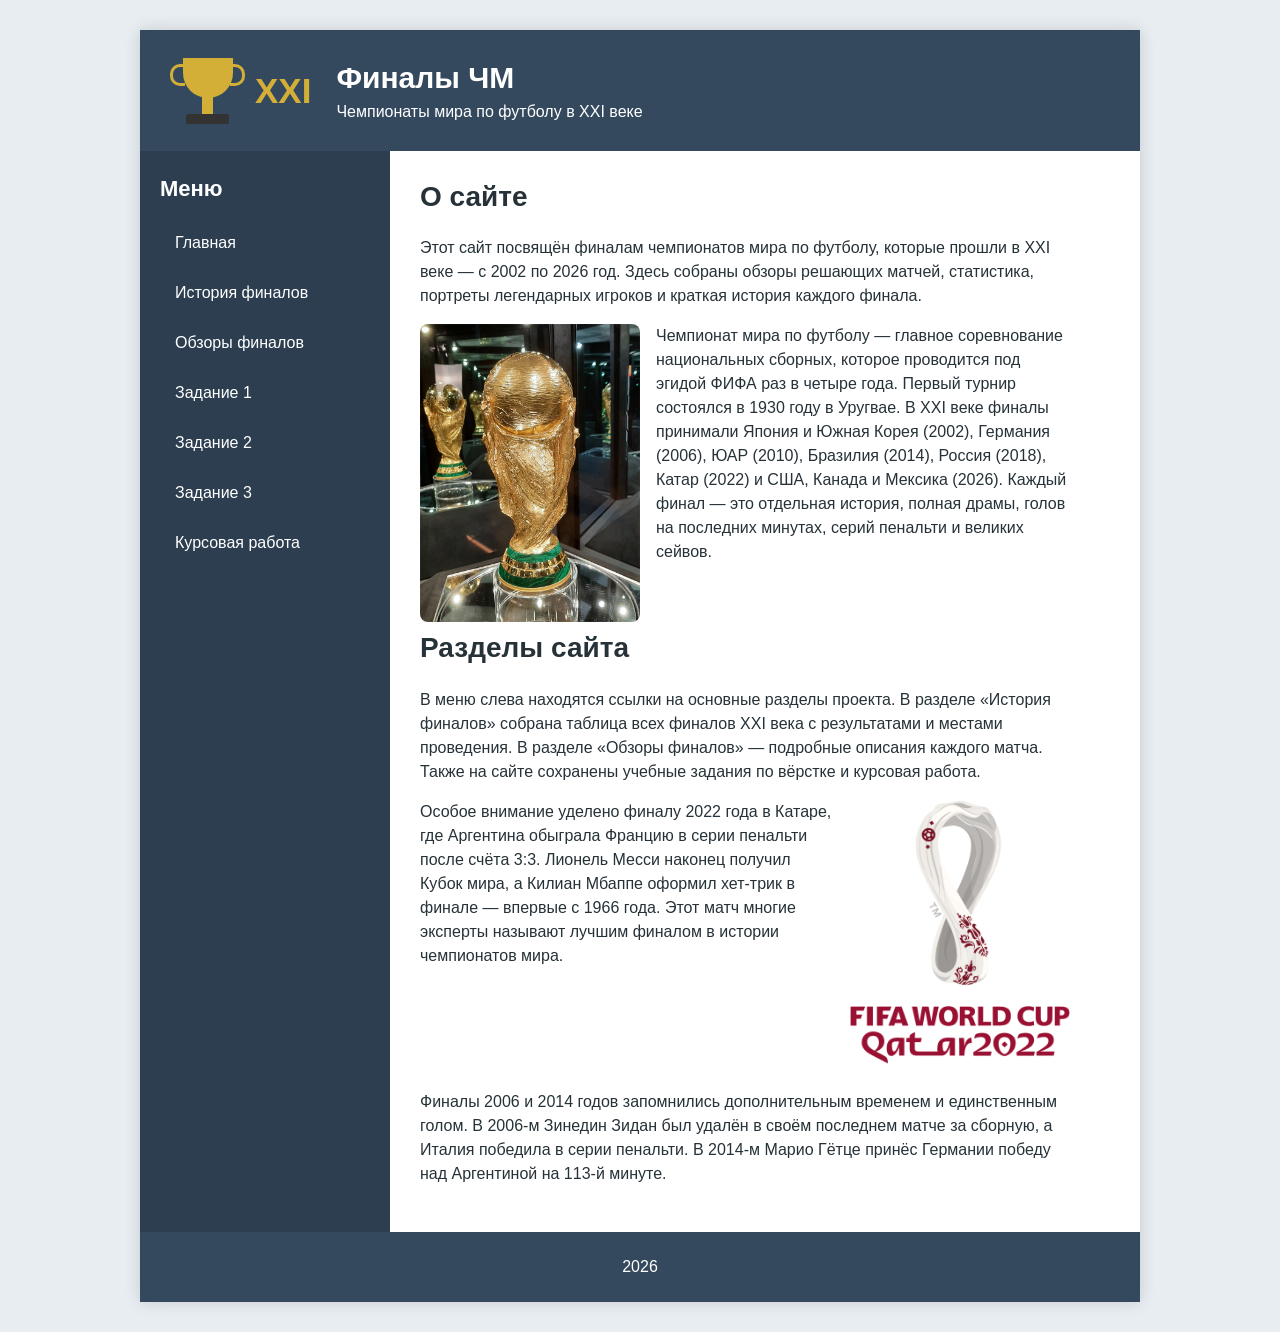
==== index.html @ 85213d67 "Initial commit" ====
<!DOCTYPE html>
<html lang="ru">
<head>
    <meta charset="UTF-8">
    <meta name="viewport" content="width=device-width, initial-scale=1.0">

    <title>Финалы ЧМ XXI века</title>

    <link rel="stylesheet" href="css/style.css">
    <link rel="stylesheet" href="css/logo-football.css">
</head>


<body>

    <div id="container">

        <header id="header">

            <div class="football-logo">

                <div class="trophy">
                    <div class="cup"></div>
                    <div class="stem"></div>
                    <div class="base"></div>
                </div>

                <span class="football-logo__number">XXI</span>

            </div>


            <div class="header-text">
                <h1>Финалы ЧМ</h1>
                <p>Чемпионаты мира по футболу в XXI веке</p>
            </div>

        </header>


        <div id="layout">

            <nav id="menu"></nav>


            <main id="content">

                <article>

                    <h2>О сайте</h2>

                    <p>
                        Этот сайт посвящён финалам чемпионатов мира по футболу,
                        которые прошли в XXI веке — с 2002 по 2026 год. Здесь
                        собраны обзоры решающих матчей, статистика, портреты
                        легендарных игроков и краткая история каждого финала.
                    </p>

                    <img src="images/trophy.jpg" alt="Кубок мира" class="article-img">

                    <p>
                        Чемпионат мира по футболу — главное соревнование
                        национальных сборных, которое проводится под эгидой
                        ФИФА раз в четыре года. Первый турнир состоялся
                        в 1930 году в Уругвае. В XXI веке финалы принимали
                        Япония и Южная Корея (2002), Германия (2006),
                        ЮАР (2010), Бразилия (2014), Россия (2018),
                        Катар (2022) и США, Канада и Мексика (2026).
                        Каждый финал — это отдельная история, полная драмы,
                        голов на последних минутах, серий пенальти
                        и великих сейвов.
                    </p>

                    <div class="clear"></div>

                    <h2>Разделы сайта</h2>

                    <p>
                        В меню слева находятся ссылки на основные разделы
                        проекта. В разделе «История финалов» собрана таблица
                        всех финалов XXI века с результатами и местами
                        проведения. В разделе «Обзоры финалов» — подробные
                        описания каждого матча. Также на сайте сохранены
                        учебные задания по вёрстке и курсовая работа.
                    </p>

                    <img src="images/2022.jpg" alt="Финал 2022" class="article-img right">

                    <p>
                        Особое внимание уделено финалу 2022 года в Катаре,
                        где Аргентина обыграла Францию в серии пенальти
                        после счёта 3:3. Лионель Месси наконец получил
                        Кубок мира, а Килиан Мбаппе оформил хет-трик
                        в финале — впервые с 1966 года. Этот матч многие
                        эксперты называют лучшим финалом в истории
                        чемпионатов мира.
                    </p>

                    <div class="clear"></div>

                    <p>
                        Финалы 2006 и 2014 годов запомнились дополнительным
                        временем и единственным голом. В 2006-м Зинедин
                        Зидан был удалён в своём последнем матче за сборную,
                        а Италия победила в серии пенальти. В 2014-м Марио
                        Гётце принёс Германии победу над Аргентиной
                        на 113-й минуте.
                    </p>

                </article>

            </main>

        </div>


        <footer id="footer">

            <p>2026</p>

        </footer>

    </div>
    <script src="js/menu.js" defer></script>
</body>
</html>
---- css/style.css ----
* {
    box-sizing: border-box;
}

body {
    margin: 0;
    font-family: Arial, sans-serif;
    background-color: #e8edf2;
    color: #263238;
}


#container {
    width: 1000px;
    min-height: 600px;
    margin: 30px auto;

    background-color: #ffffff;

    box-shadow: 0 0 15px rgba(0, 0, 0, 0.15);
}


#header {
    min-height: 121px;
    padding: 20px 30px;

    display: flex;
    align-items: center;
    gap: 25px;

    background-color: #34495e;
    color: #ffffff;
}

.header-text h1 {
    margin: 0 0 8px;

    font-size: 30px;
}

.header-text p {
    margin: 0;

    font-size: 16px;
}


#layout {
    display: flex;
    min-height: 500px;
}


#menu {
    width: 250px;
    flex-shrink: 0;

    padding: 25px 20px;

    background-color: #2c3e50;
    color: #ffffff;
}

#menu h2 {
    margin-top: 0;
    margin-bottom: 20px;

    font-size: 22px;
}


#menu ul {
    margin: 0;
    padding: 0;

    list-style: none;
}

#menu li {
    margin-bottom: 8px;
}

#menu a {
    display: block;

    padding: 12px 15px;

    color: #ffffff;
    text-decoration: none;

    border-radius: 5px;
}

#menu a:hover {
    background-color: #3498db;
}


#content {
    flex: 1;

    padding: 30px;
    background-color: #ffffff;
}

#content article {
    max-width: 650px;
}

#content h2 {
    margin-top: 0;

    font-size: 28px;
}

#content p {
    line-height: 1.5;
}


#footer {
    min-height: 70px;

    display: flex;
    align-items: center;
    justify-content: center;

    padding: 15px;

    color: #ffffff;
    background-color: #34495e;
}

#footer p {
    margin: 0;
}

.article-img {
    float: left;
    width: 220px;
    max-width: 45%;
    margin: 0 16px 10px 0;
    border-radius: 8px;
}

.article-img.right {
    float: right;
    margin: 0 0 10px 16px;
}

.clear {
    clear: both;
}



@media (max-width: 1000px) {

    #container {
        width: 95%;
    }

}

@media (max-width: 700px) {

    #layout {
        flex-direction: column;
    }

    #menu {
        width: 100%;
    }

    #menu ul {
        display: flex;
        flex-wrap: wrap;
        gap: 8px;
    }

    #menu li {
        margin: 0;
    }

    #content {
        width: 100%;
    }

    #header {
        flex-direction: column;
        align-items: flex-start;
    }

}
---- css/logo-football.css ----
.football-logo {
    font-size: 5px;
    display: inline-flex;
    align-items: center;
    gap: 2em;
}

.trophy {
    display: flex;
    flex-direction: column;
    align-items: center;
    position: relative;
    padding: 0 2.5em;
    flex-shrink: 0;
}

.cup {
    width: 10em;
    height: 8em;
    background: #d4af37;
    border-bottom-left-radius: 5em;
    border-bottom-right-radius: 5em;
    position: relative;
    z-index: 1;
}

.cup::before,
.cup::after {
    content: "";
    position: absolute;
    top: 1.2em;
    width: 3em;
    height: 4.5em;
    border: 0.7em solid #d4af37;
    box-sizing: border-box;
    z-index: -1;
}

.cup::before {
    left: -2.5em;
    border-right: none;
    border-radius: 2em 0 0 2em;
}

.cup::after {
    right: -2.5em;
    border-left: none;
    border-radius: 0 2em 2em 0;
}

.stem {
    width: 2.2em;
    height: 3.5em;
    background: #d4af37;
    margin-top: -0.3em;
}

.base {
    width: 8.5em;
    height: 2em;
    background: #333333;
    border-radius: 0.4em;
}

.football-logo__number {
    font-size: 7em;
    font-weight: bold;
    color: #d4af37;
    font-family: Arial, sans-serif;
    line-height: 1;
}

@media (max-width: 700px) {
    .football-logo {
        font-size: 3px;
    }
}

@media (max-width: 400px) {
    .football-logo {
        font-size: 3px;
    }
}
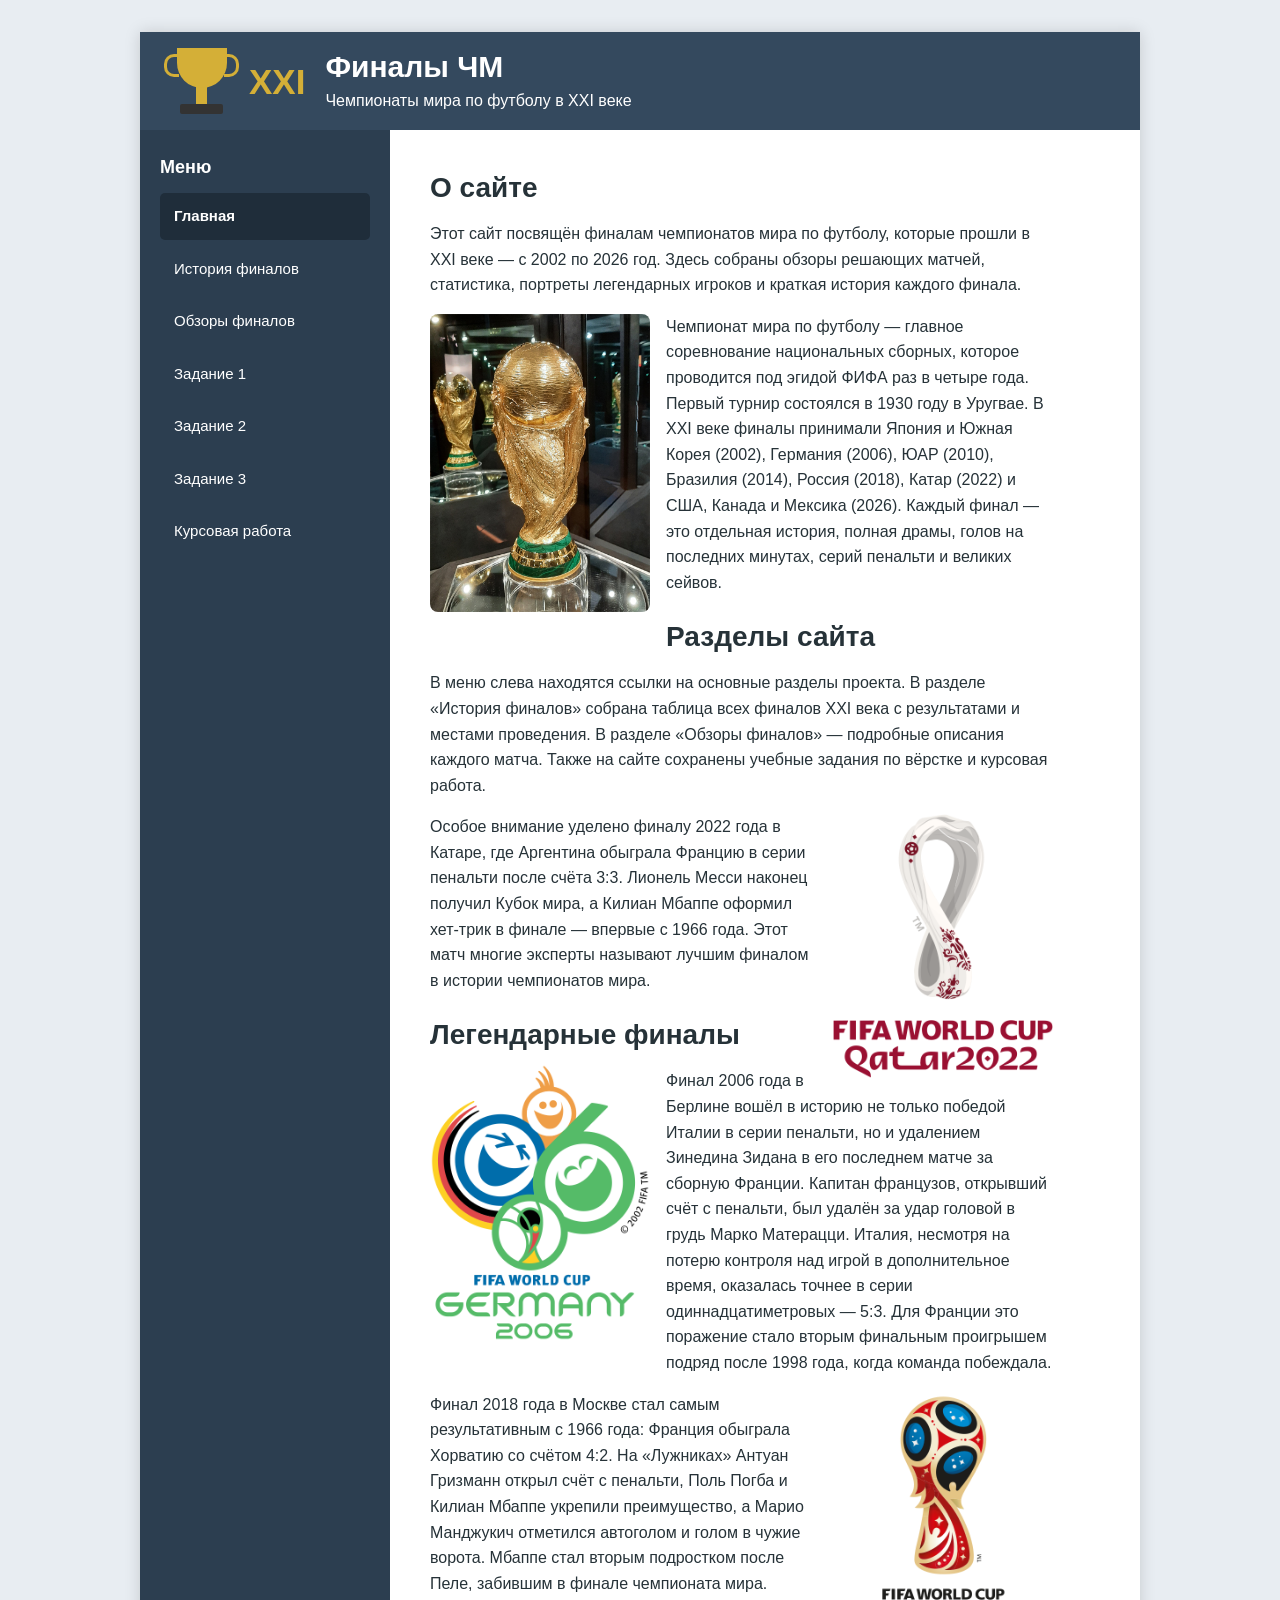
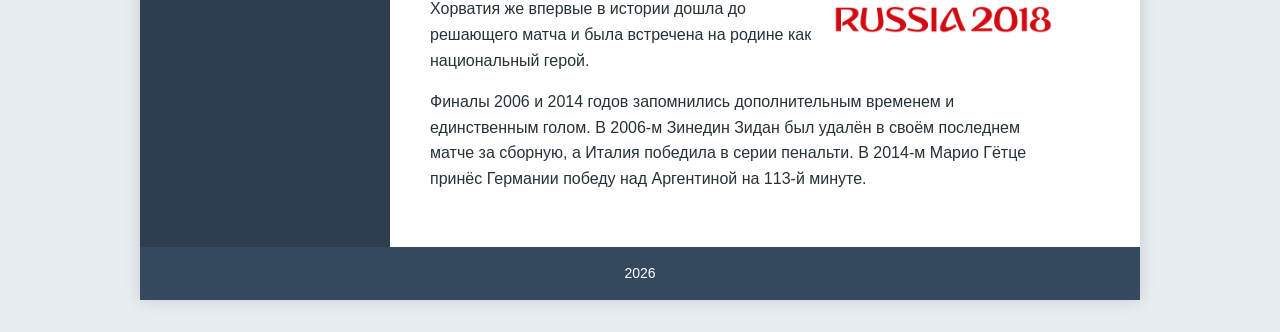
==== commit 8f272b6e: "adaptation" ====
--- a/index.html
+++ b/index.html
@@ -3,124 +3,126 @@
 <head>
     <meta charset="UTF-8">
     <meta name="viewport" content="width=device-width, initial-scale=1.0">
-
     <title>Финалы ЧМ XXI века</title>
-
     <link rel="stylesheet" href="css/style.css">
     <link rel="stylesheet" href="css/logo-football.css">
 </head>
+<body>
+<div id="container">
+    <header id="header">
+        <div class="football-logo">
+            <div class="trophy">
+                <div class="cup"></div>
+                <div class="stem"></div>
+                <div class="base"></div>
+            </div>
+            <span class="football-logo__number">XXI</span>
+        </div>
+        <div class="header-text">
+            <h1>Финалы ЧМ</h1>
+            <p>Чемпионаты мира по футболу в XXI веке</p>
+        </div>
+    </header>
 
+    <div id="layout">
+        <nav id="menu"></nav>
 
-<body>
+        <main id="content">
+            <article>
+                <h2>О сайте</h2>
 
-    <div id="container">
+                <p>
+                    Этот сайт посвящён финалам чемпионатов мира по футболу,
+                    которые прошли в XXI веке — с 2002 по 2026 год. Здесь
+                    собраны обзоры решающих матчей, статистика, портреты
+                    легендарных игроков и краткая история каждого финала.
+                </p>
 
-        <header id="header">
+                <img src="images/trophy.jpg" alt="Кубок мира ФИФА" class="article-img" loading="lazy">
 
-            <div class="football-logo">
+                <p>
+                    Чемпионат мира по футболу — главное соревнование
+                    национальных сборных, которое проводится под эгидой
+                    ФИФА раз в четыре года. Первый турнир состоялся
+                    в 1930 году в Уругвае. В XXI веке финалы принимали
+                    Япония и Южная Корея (2002), Германия (2006),
+                    ЮАР (2010), Бразилия (2014), Россия (2018),
+                    Катар (2022) и США, Канада и Мексика (2026).
+                    Каждый финал — это отдельная история, полная драмы,
+                    голов на последних минутах, серий пенальти
+                    и великих сейвов.
+                </p>
 
-                <div class="trophy">
-                    <div class="cup"></div>
-                    <div class="stem"></div>
-                    <div class="base"></div>
-                </div>
+                <h2>Разделы сайта</h2>
 
-                <span class="football-logo__number">XXI</span>
+                <p>
+                    В меню слева находятся ссылки на основные разделы
+                    проекта. В разделе «История финалов» собрана таблица
+                    всех финалов XXI века с результатами и местами
+                    проведения. В разделе «Обзоры финалов» — подробные
+                    описания каждого матча. Также на сайте сохранены
+                    учебные задания по вёрстке и курсовая работа.
+                </p>
 
-            </div>
+                <img src="images/2022.jpg" alt="Лионель Месси с Кубком мира после финала ЧМ-2022" class="article-img right" loading="lazy">
 
+                <p>
+                    Особое внимание уделено финалу 2022 года в Катаре,
+                    где Аргентина обыграла Францию в серии пенальти
+                    после счёта 3:3. Лионель Месси наконец получил
+                    Кубок мира, а Килиан Мбаппе оформил хет-трик
+                    в финале — впервые с 1966 года. Этот матч многие
+                    эксперты называют лучшим финалом в истории
+                    чемпионатов мира.
+                </p>
 
-            <div class="header-text">
-                <h1>Финалы ЧМ</h1>
-                <p>Чемпионаты мира по футболу в XXI веке</p>
-            </div>
+                <h2>Легендарные финалы</h2>
 
-        </header>
+                <img src="images/2006.jpg" alt="Зинедин Зидан в финале ЧМ-2006" class="article-img" loading="lazy">
 
+                <p>
+                    Финал 2006 года в Берлине вошёл в историю не только
+                    победой Италии в серии пенальти, но и удалением
+                    Зинедина Зидана в его последнем матче за сборную
+                    Франции. Капитан французов, открывший счёт
+                    с пенальти, был удалён за удар головой в грудь
+                    Марко Матерацци. Италия, несмотря на потерю контроля
+                    над игрой в дополнительное время, оказалась точнее
+                    в серии одиннадцатиметровых — 5:3. Для Франции
+                    это поражение стало вторым финальным проигрышем
+                    подряд после 1998 года, когда команда побеждала.
+                </p>
 
-        <div id="layout">
+                <img src="images/2018.jpg" alt="Килиан Мбаппе в финале ЧМ-2018" class="article-img right" loading="lazy">
 
-            <nav id="menu"></nav>
+                <p>
+                    Финал 2018 года в Москве стал самым результативным
+                    с 1966 года: Франция обыграла Хорватию со счётом 4:2.
+                    На «Лужниках» Антуан Гризманн открыл счёт с пенальти,
+                    Поль Погба и Килиан Мбаппе укрепили преимущество,
+                    а Марио Манджукич отметился автоголом и голом
+                    в чужие ворота. Мбаппе стал вторым подростком после
+                    Пеле, забившим в финале чемпионата мира. Хорватия
+                    же впервые в истории дошла до решающего матча
+                    и была встречена на родине как национальный герой.
+                </p>
 
+                <p>
+                    Финалы 2006 и 2014 годов запомнились дополнительным
+                    временем и единственным голом. В 2006-м Зинедин
+                    Зидан был удалён в своём последнем матче за сборную,
+                    а Италия победила в серии пенальти. В 2014-м Марио
+                    Гётце принёс Германии победу над Аргентиной
+                    на 113-й минуте.
+                </p>
+            </article>
+        </main>
+    </div>
 
-            <main id="content">
-
-                <article>
-
-                    <h2>О сайте</h2>
-
-                    <p>
-                        Этот сайт посвящён финалам чемпионатов мира по футболу,
-                        которые прошли в XXI веке — с 2002 по 2026 год. Здесь
-                        собраны обзоры решающих матчей, статистика, портреты
-                        легендарных игроков и краткая история каждого финала.
-                    </p>
-
-                    <img src="images/trophy.jpg" alt="Кубок мира" class="article-img">
-
-                    <p>
-                        Чемпионат мира по футболу — главное соревнование
-                        национальных сборных, которое проводится под эгидой
-                        ФИФА раз в четыре года. Первый турнир состоялся
-                        в 1930 году в Уругвае. В XXI веке финалы принимали
-                        Япония и Южная Корея (2002), Германия (2006),
-                        ЮАР (2010), Бразилия (2014), Россия (2018),
-                        Катар (2022) и США, Канада и Мексика (2026).
-                        Каждый финал — это отдельная история, полная драмы,
-                        голов на последних минутах, серий пенальти
-                        и великих сейвов.
-                    </p>
-
-                    <div class="clear"></div>
-
-                    <h2>Разделы сайта</h2>
-
-                    <p>
-                        В меню слева находятся ссылки на основные разделы
-                        проекта. В разделе «История финалов» собрана таблица
-                        всех финалов XXI века с результатами и местами
-                        проведения. В разделе «Обзоры финалов» — подробные
-                        описания каждого матча. Также на сайте сохранены
-                        учебные задания по вёрстке и курсовая работа.
-                    </p>
-
-                    <img src="images/2022.jpg" alt="Финал 2022" class="article-img right">
-
-                    <p>
-                        Особое внимание уделено финалу 2022 года в Катаре,
-                        где Аргентина обыграла Францию в серии пенальти
-                        после счёта 3:3. Лионель Месси наконец получил
-                        Кубок мира, а Килиан Мбаппе оформил хет-трик
-                        в финале — впервые с 1966 года. Этот матч многие
-                        эксперты называют лучшим финалом в истории
-                        чемпионатов мира.
-                    </p>
-
-                    <div class="clear"></div>
-
-                    <p>
-                        Финалы 2006 и 2014 годов запомнились дополнительным
-                        временем и единственным голом. В 2006-м Зинедин
-                        Зидан был удалён в своём последнем матче за сборную,
-                        а Италия победила в серии пенальти. В 2014-м Марио
-                        Гётце принёс Германии победу над Аргентиной
-                        на 113-й минуте.
-                    </p>
-
-                </article>
-
-            </main>
-
-        </div>
-
-
-        <footer id="footer">
-
-            <p>2026</p>
-
-        </footer>
-
-    </div>
-    <script src="js/menu.js" defer></script>
+    <footer id="footer">
+        <p>2026</p>
+    </footer>
+</div>
+<script src="js/menu.js" defer></script>
 </body>
 </html>
--- a/css/style.css
+++ b/css/style.css
@@ -1,195 +1,200 @@
-* {
-    box-sizing: border-box;
-}
+*, *::before, *::after { box-sizing: border-box; }
+
+html { -webkit-text-size-adjust: 100%; }
 
 body {
     margin: 0;
     font-family: Arial, sans-serif;
     background-color: #e8edf2;
     color: #263238;
-}
-
+    line-height: 1.5;
+}
+
+img { max-width: 100%; height: auto; display: block; }
 
 #container {
-    width: 1000px;
-    min-height: 600px;
-    margin: 30px auto;
-
+    width: 100%;
+    max-width: 1000px;
+    margin: 0 auto;
+    min-height: 100vh;
+    display: flex;
+    flex-direction: column;
     background-color: #ffffff;
-
     box-shadow: 0 0 15px rgba(0, 0, 0, 0.15);
 }
 
-
 #header {
-    min-height: 121px;
-    padding: 20px 30px;
-
+    padding: 0.75rem 1rem;
     display: flex;
     align-items: center;
-    gap: 25px;
-
+    gap: 0.75rem;
+    flex-wrap: wrap;
     background-color: #34495e;
     color: #ffffff;
 }
 
 .header-text h1 {
-    margin: 0 0 8px;
-
-    font-size: 30px;
+    margin: 0 0 0.25rem;
+    font-size: clamp(1.125rem, 5vw, 1.875rem);
+    line-height: 1.2;
 }
 
 .header-text p {
     margin: 0;
-
-    font-size: 16px;
-}
-
+    font-size: clamp(0.75rem, 3vw, 1rem);
+}
 
 #layout {
-    display: flex;
-    min-height: 500px;
-}
-
+    display: grid;
+    grid-template-columns: 1fr;
+    flex: 1;
+}
 
 #menu {
-    width: 250px;
-    flex-shrink: 0;
-
-    padding: 25px 20px;
-
+    padding: 1rem;
     background-color: #2c3e50;
     color: #ffffff;
 }
 
-#menu h2 {
-    margin-top: 0;
-    margin-bottom: 20px;
-
-    font-size: 22px;
-}
-
+#menu .menu-title {
+    margin: 0 0 0.75rem;
+    font-size: 1.125rem;
+    font-weight: bold;
+}
 
 #menu ul {
     margin: 0;
     padding: 0;
-
     list-style: none;
 }
 
-#menu li {
-    margin-bottom: 8px;
-}
+#menu li { margin-bottom: 0.375rem; }
+#menu li:last-child { margin-bottom: 0; }
 
 #menu a {
     display: block;
-
-    padding: 12px 15px;
-
+    padding: 0.75rem 0.875rem;
     color: #ffffff;
     text-decoration: none;
-
     border-radius: 5px;
-}
-
-#menu a:hover {
+    font-size: 0.9375rem;
+}
+
+#menu a:hover,
+#menu a:focus-visible {
     background-color: #3498db;
-}
-
+    outline: 2px solid #ffffff;
+    outline-offset: 2px;
+}
+
+#menu a.active {
+    background-color: #1f2d3a;
+    font-weight: bold;
+}
+
+@media (max-width: 599px) {
+    #menu ul {
+        display: flex;
+        gap: 0.5rem;
+        overflow-x: auto;
+        padding-bottom: 0.5rem;
+        -webkit-overflow-scrolling: touch;
+    }
+    #menu li {
+        margin: 0;
+        flex-shrink: 0;
+    }
+    #menu a { white-space: nowrap; }
+}
 
 #content {
-    flex: 1;
-
-    padding: 30px;
+    padding: 1rem;
     background-color: #ffffff;
 }
 
-#content article {
-    max-width: 650px;
-}
+#content article { display: flow-root; }
+#content section { display: flow-root; margin-bottom: 1rem; }
 
 #content h2 {
-    margin-top: 0;
-
-    font-size: 28px;
-}
-
-#content p {
-    line-height: 1.5;
-}
-
+    margin-top: 1.5rem;
+    margin-bottom: 0.75rem;
+    font-size: clamp(1.25rem, 4.5vw, 1.75rem);
+    line-height: 1.25;
+}
+
+#content h2:first-child { margin-top: 0; }
+
+#content h3 {
+    margin-top: 1.25rem;
+    margin-bottom: 0.5rem;
+    font-size: clamp(1.0625rem, 3.5vw, 1.25rem);
+    line-height: 1.3;
+}
+
+#content p { line-height: 1.6; }
+
+.article-img {
+    float: none;
+    width: 100%;
+    max-width: 100%;
+    margin: 0 0 1rem;
+    border-radius: 8px;
+}
+
+.article-img.right {
+    float: none;
+    margin: 0 0 1rem;
+}
 
 #footer {
-    min-height: 70px;
-
+    padding: 1rem;
     display: flex;
     align-items: center;
     justify-content: center;
-
-    padding: 15px;
-
     color: #ffffff;
     background-color: #34495e;
-}
-
-#footer p {
-    margin: 0;
-}
-
-.article-img {
-    float: left;
-    width: 220px;
-    max-width: 45%;
-    margin: 0 16px 10px 0;
-    border-radius: 8px;
-}
-
-.article-img.right {
-    float: right;
-    margin: 0 0 10px 16px;
-}
-
-.clear {
-    clear: both;
-}
-
-
-
-@media (max-width: 1000px) {
-
+    font-size: 0.875rem;
+}
+
+#footer p { margin: 0; }
+
+@media (min-width: 600px) {
     #container {
-        width: 95%;
-    }
-
-}
-
-@media (max-width: 700px) {
-
-    #layout {
-        flex-direction: column;
-    }
-
-    #menu {
-        width: 100%;
-    }
-
-    #menu ul {
-        display: flex;
-        flex-wrap: wrap;
-        gap: 8px;
-    }
-
-    #menu li {
-        margin: 0;
-    }
-
-    #content {
-        width: 100%;
-    }
-
+        width: 96%;
+        margin: 0.5rem auto;
+    }
     #header {
-        flex-direction: column;
-        align-items: flex-start;
-    }
-
+        padding: 1rem 1.5rem;
+        gap: 1.25rem;
+        flex-wrap: nowrap;
+    }
+    #content { padding: 1.5rem 2rem; }
+    #menu { padding: 1.25rem 1.5rem; }
+    .article-img {
+        float: left;
+        width: 40%;
+        max-width: 220px;
+        margin: 0 1rem 0.75rem 0;
+    }
+    .article-img.right {
+        float: right;
+        margin: 0 0 0.75rem 1rem;
+    }
+}
+
+@media (min-width: 900px) {
+    #container {
+        width: 94%;
+        margin: 1rem auto;
+    }
+    #layout { grid-template-columns: 240px 1fr; }
+    #menu { padding: 1.5rem 1.25rem; }
+    #content { padding: 2rem; }
+    #content article { max-width: 70ch; }
+}
+
+@media (min-width: 1200px) {
+    #container { margin: 2rem auto; }
+    #layout { grid-template-columns: 250px 1fr; }
+    #content { padding: 2.5rem; }
 }
--- a/css/logo-football.css
+++ b/css/logo-football.css
@@ -70,12 +70,6 @@
     line-height: 1;
 }
 
-@media (max-width: 700px) {
-    .football-logo {
-        font-size: 3px;
-    }
-}
-
 @media (max-width: 400px) {
     .football-logo {
         font-size: 3px;
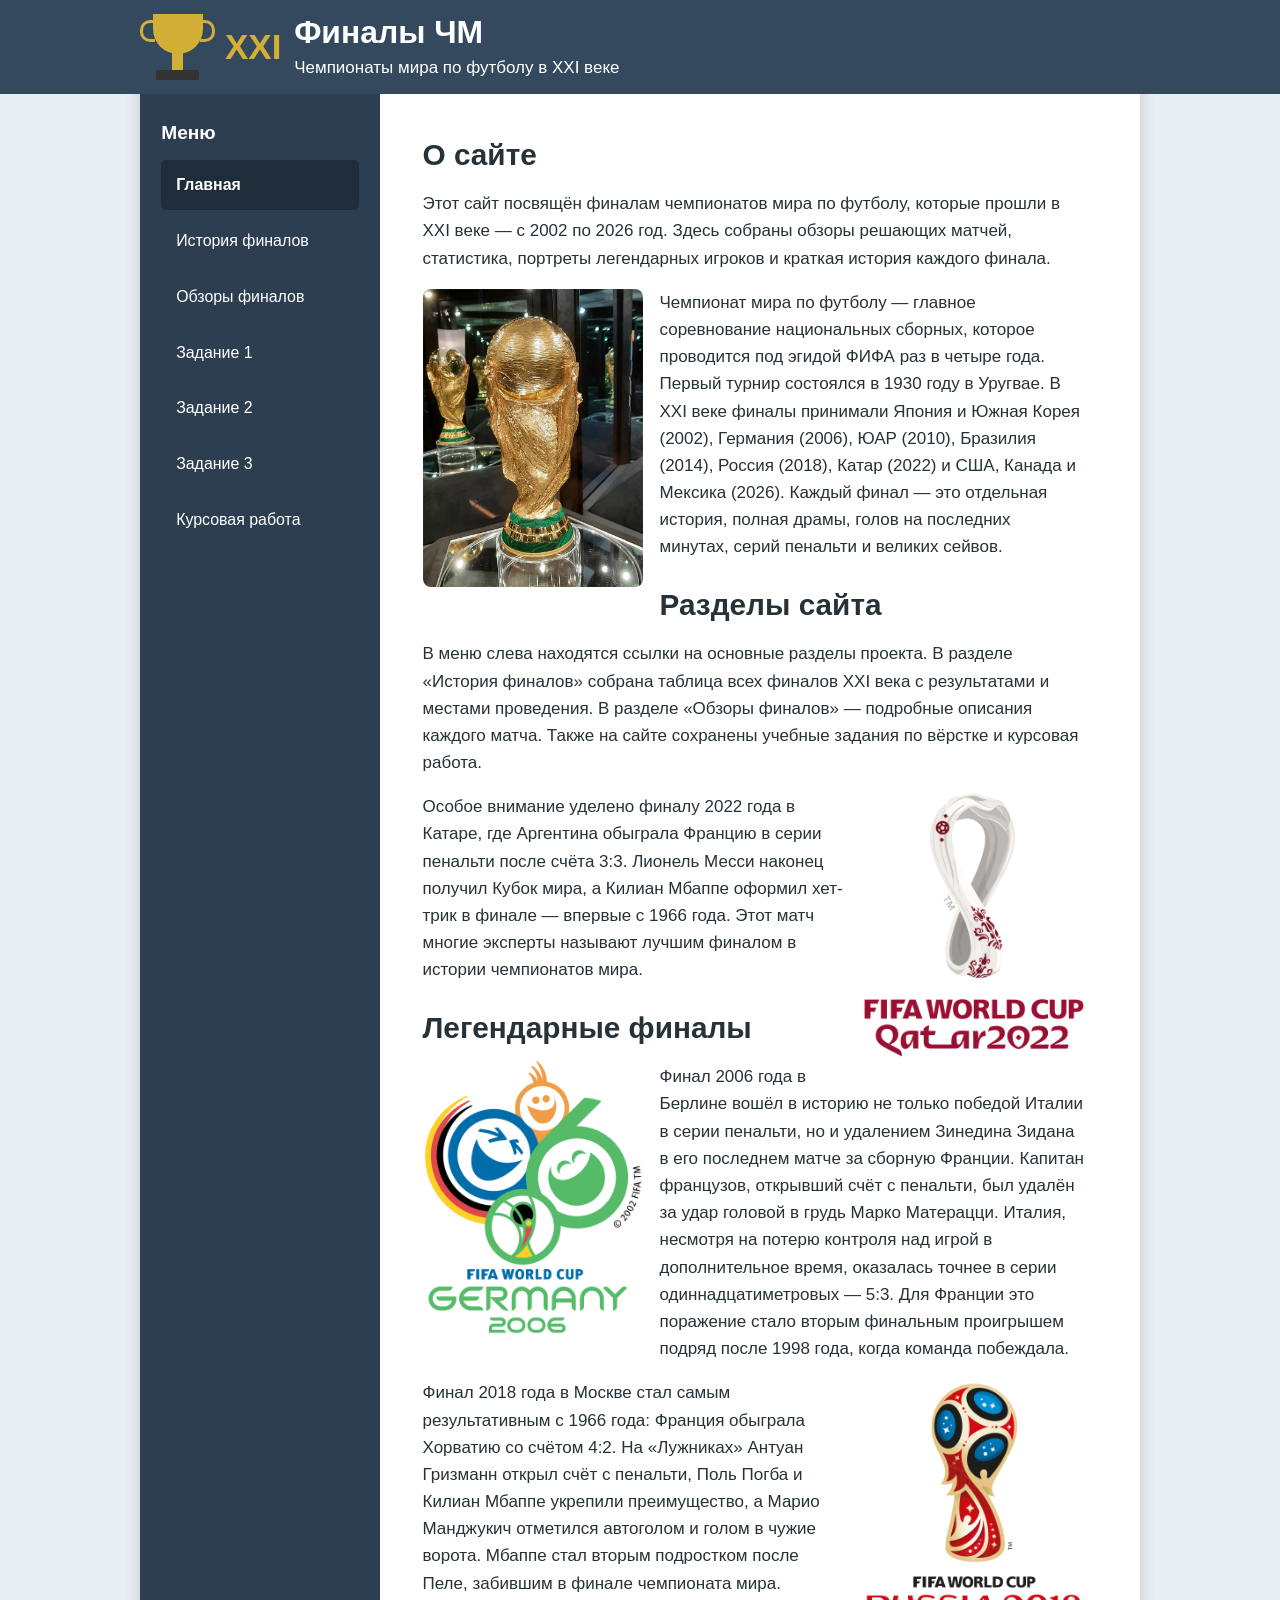
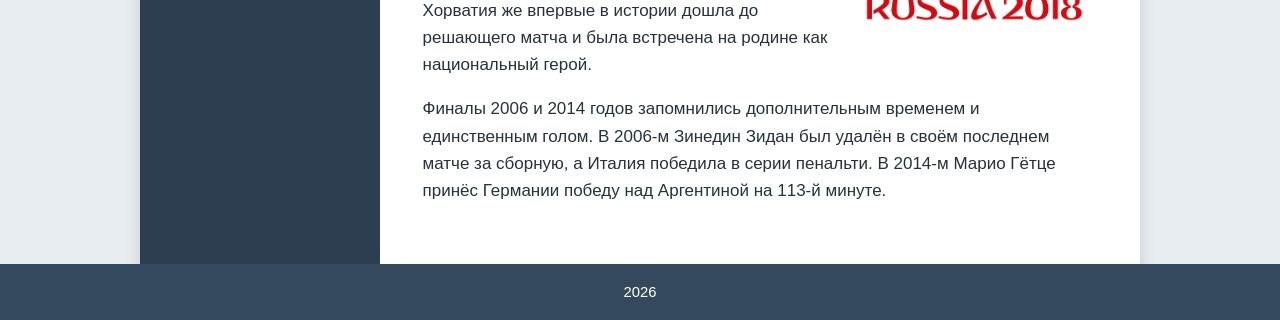
==== commit ea771a5b: "remove scroll" ====
--- a/index.html
+++ b/index.html
@@ -10,6 +10,12 @@
 <body>
 <div id="container">
     <header id="header">
+        <button class="menu-toggle" type="button">
+            <span class="menu-toggle__bar"></span>
+            <span class="menu-toggle__bar"></span>
+            <span class="menu-toggle__bar"></span>
+        </button>
+
         <div class="football-logo">
             <div class="trophy">
                 <div class="cup"></div>
@@ -64,7 +70,7 @@
                     учебные задания по вёрстке и курсовая работа.
                 </p>
 
-                <img src="images/2022.jpg" alt="Лионель Месси с Кубком мира после финала ЧМ-2022" class="article-img right" loading="lazy">
+                <img src="images/2022.jpg" alt="ЧМ-2022" class="article-img right" loading="lazy">
 
                 <p>
                     Особое внимание уделено финалу 2022 года в Катаре,
@@ -78,7 +84,7 @@
 
                 <h2>Легендарные финалы</h2>
 
-                <img src="images/2006.jpg" alt="Зинедин Зидан в финале ЧМ-2006" class="article-img" loading="lazy">
+                <img src="images/2006.jpg" alt="ЧМ-2006" class="article-img" loading="lazy">
 
                 <p>
                     Финал 2006 года в Берлине вошёл в историю не только
@@ -93,7 +99,7 @@
                     подряд после 1998 года, когда команда побеждала.
                 </p>
 
-                <img src="images/2018.jpg" alt="Килиан Мбаппе в финале ЧМ-2018" class="article-img right" loading="lazy">
+                <img src="images/2018.jpg" alt="ЧМ-2018" class="article-img right" loading="lazy">
 
                 <p>
                     Финал 2018 года в Москве стал самым результативным
--- a/css/style.css
+++ b/css/style.css
@@ -1,16 +1,27 @@
 *, *::before, *::after { box-sizing: border-box; }
 
-html { -webkit-text-size-adjust: 100%; }
+html {
+    font-size: 100%;
+    overflow-x: clip;
+    -webkit-text-size-adjust: 100%;
+}
 
 body {
     margin: 0;
     font-family: Arial, sans-serif;
+    font-size: 1rem;
+    line-height: 1.5;
     background-color: #e8edf2;
     color: #263238;
-    line-height: 1.5;
-}
-
-img { max-width: 100%; height: auto; display: block; }
+    overflow-x: clip;
+}
+
+img, svg, video, canvas, iframe {
+    max-width: 100%;
+    height: auto;
+}
+
+img { display: block; }
 
 #container {
     width: 100%;
@@ -24,7 +35,10 @@
 }
 
 #header {
-    padding: 0.75rem 1rem;
+    width: auto;
+    margin-left: calc(50% - 50vw);
+    margin-right: calc(50% - 50vw);
+    padding: 0.75rem max(1rem, calc(50vw - 500px));
     display: flex;
     align-items: center;
     gap: 0.75rem;
@@ -35,25 +49,71 @@
 
 .header-text h1 {
     margin: 0 0 0.25rem;
-    font-size: clamp(1.125rem, 5vw, 1.875rem);
+    font-size: clamp(1.125rem, 1.5vw + 0.875rem, 1.875rem);
     line-height: 1.2;
 }
 
 .header-text p {
     margin: 0;
-    font-size: clamp(0.75rem, 3vw, 1rem);
-}
+    font-size: clamp(0.8125rem, 0.5vw + 0.75rem, 1rem);
+}
+
+.menu-toggle {
+    display: none;
+    flex-direction: column;
+    justify-content: center;
+    align-items: center;
+    width: 2.75rem;
+    height: 2.75rem;
+    padding: 0;
+    background: transparent;
+    border: 0;
+    border-radius: 4px;
+    color: #ffffff;
+    cursor: pointer;
+    flex-shrink: 0;
+}
+
+.menu-toggle:hover { background-color: rgba(255, 255, 255, 0.12); }
+
+.menu-toggle__bar {
+    display: block;
+    width: 22px;
+    height: 2px;
+    background: currentColor;
+    margin: 3px 0;
+    transition: transform 0.2s ease, opacity 0.2s ease;
+}
+
+body.menu-open .menu-toggle__bar:nth-child(1) { transform: translateY(5px) rotate(45deg); }
+body.menu-open .menu-toggle__bar:nth-child(2) { opacity: 0; }
+body.menu-open .menu-toggle__bar:nth-child(3) { transform: translateY(-5px) rotate(-45deg); }
+
+.menu-backdrop {
+    display: none;
+    position: fixed;
+    inset: 0;
+    background: rgba(0, 0, 0, 0.5);
+    z-index: 99;
+}
+
+body.menu-open { overflow: hidden; }
+body.menu-open .menu-backdrop { display: block; }
 
 #layout {
     display: grid;
     grid-template-columns: 1fr;
     flex: 1;
-}
+    min-width: 0;
+}
+
+#layout > * { min-width: 0; }
 
 #menu {
     padding: 1rem;
     background-color: #2c3e50;
     color: #ffffff;
+    min-width: 0;
 }
 
 #menu .menu-title {
@@ -62,12 +122,7 @@
     font-weight: bold;
 }
 
-#menu ul {
-    margin: 0;
-    padding: 0;
-    list-style: none;
-}
-
+#menu ul { margin: 0; padding: 0; list-style: none; }
 #menu li { margin-bottom: 0.375rem; }
 #menu li:last-child { margin-bottom: 0; }
 
@@ -87,29 +142,12 @@
     outline-offset: 2px;
 }
 
-#menu a.active {
-    background-color: #1f2d3a;
-    font-weight: bold;
-}
-
-@media (max-width: 599px) {
-    #menu ul {
-        display: flex;
-        gap: 0.5rem;
-        overflow-x: auto;
-        padding-bottom: 0.5rem;
-        -webkit-overflow-scrolling: touch;
-    }
-    #menu li {
-        margin: 0;
-        flex-shrink: 0;
-    }
-    #menu a { white-space: nowrap; }
-}
+#menu a.active { background-color: #1f2d3a; font-weight: bold; }
 
 #content {
     padding: 1rem;
     background-color: #ffffff;
+    min-width: 0;
 }
 
 #content article { display: flow-root; }
@@ -118,7 +156,7 @@
 #content h2 {
     margin-top: 1.5rem;
     margin-bottom: 0.75rem;
-    font-size: clamp(1.25rem, 4.5vw, 1.75rem);
+    font-size: clamp(1.25rem, 1.2vw + 1rem, 1.75rem);
     line-height: 1.25;
 }
 
@@ -127,7 +165,7 @@
 #content h3 {
     margin-top: 1.25rem;
     margin-bottom: 0.5rem;
-    font-size: clamp(1.0625rem, 3.5vw, 1.25rem);
+    font-size: clamp(1.0625rem, 0.8vw + 0.9rem, 1.25rem);
     line-height: 1.3;
 }
 
@@ -135,19 +173,24 @@
 
 .article-img {
     float: none;
+    display: block;
     width: 100%;
-    max-width: 100%;
-    margin: 0 0 1rem;
+    max-width: 320px;
+    height: auto;
+    margin: 0 auto 1rem;
     border-radius: 8px;
 }
 
 .article-img.right {
     float: none;
-    margin: 0 0 1rem;
+    margin: 0 auto 1rem;
 }
 
 #footer {
-    padding: 1rem;
+    width: auto;
+    margin-left: calc(50% - 50vw);
+    margin-right: calc(50% - 50vw);
+    padding: 1rem max(1rem, calc(50vw - 500px));
     display: flex;
     align-items: center;
     justify-content: center;
@@ -158,24 +201,48 @@
 
 #footer p { margin: 0; }
 
+@media (max-width: 899px) {
+    .menu-toggle { display: inline-flex; }
+
+    #menu {
+        position: fixed;
+        top: 0;
+        left: 0;
+        bottom: 0;
+        width: min(320px, 85vw);
+        padding: 1rem;
+        overflow-y: auto;
+        z-index: 100;
+        transform: translateX(-100%);
+        visibility: hidden;
+        transition: transform 0.25s ease, visibility 0s 0.25s;
+        box-shadow: 2px 0 12px rgba(0, 0, 0, 0.2);
+    }
+
+    #menu.open {
+        transform: translateX(0);
+        visibility: visible;
+        transition: transform 0.25s ease;
+    }
+
+    #menu ul { display: block; }
+    #menu li { margin-bottom: 0.375rem; }
+    #menu li:last-child { margin-bottom: 0; }
+    #menu a { white-space: normal; }
+}
+
 @media (min-width: 600px) {
-    #container {
-        width: 96%;
-        margin: 0.5rem auto;
-    }
-    #header {
-        padding: 1rem 1.5rem;
-        gap: 1.25rem;
-        flex-wrap: nowrap;
-    }
+    #header { flex-wrap: nowrap; }
     #content { padding: 1.5rem 2rem; }
     #menu { padding: 1.25rem 1.5rem; }
+
     .article-img {
         float: left;
-        width: 40%;
+        width: auto;
         max-width: 220px;
         margin: 0 1rem 0.75rem 0;
     }
+
     .article-img.right {
         float: right;
         margin: 0 0 0.75rem 1rem;
@@ -183,10 +250,6 @@
 }
 
 @media (min-width: 900px) {
-    #container {
-        width: 94%;
-        margin: 1rem auto;
-    }
     #layout { grid-template-columns: 240px 1fr; }
     #menu { padding: 1.5rem 1.25rem; }
     #content { padding: 2rem; }
@@ -194,7 +257,6 @@
 }
 
 @media (min-width: 1200px) {
-    #container { margin: 2rem auto; }
-    #layout { grid-template-columns: 250px 1fr; }
     #content { padding: 2.5rem; }
+    html { font-size: 106.25%; }
 }
